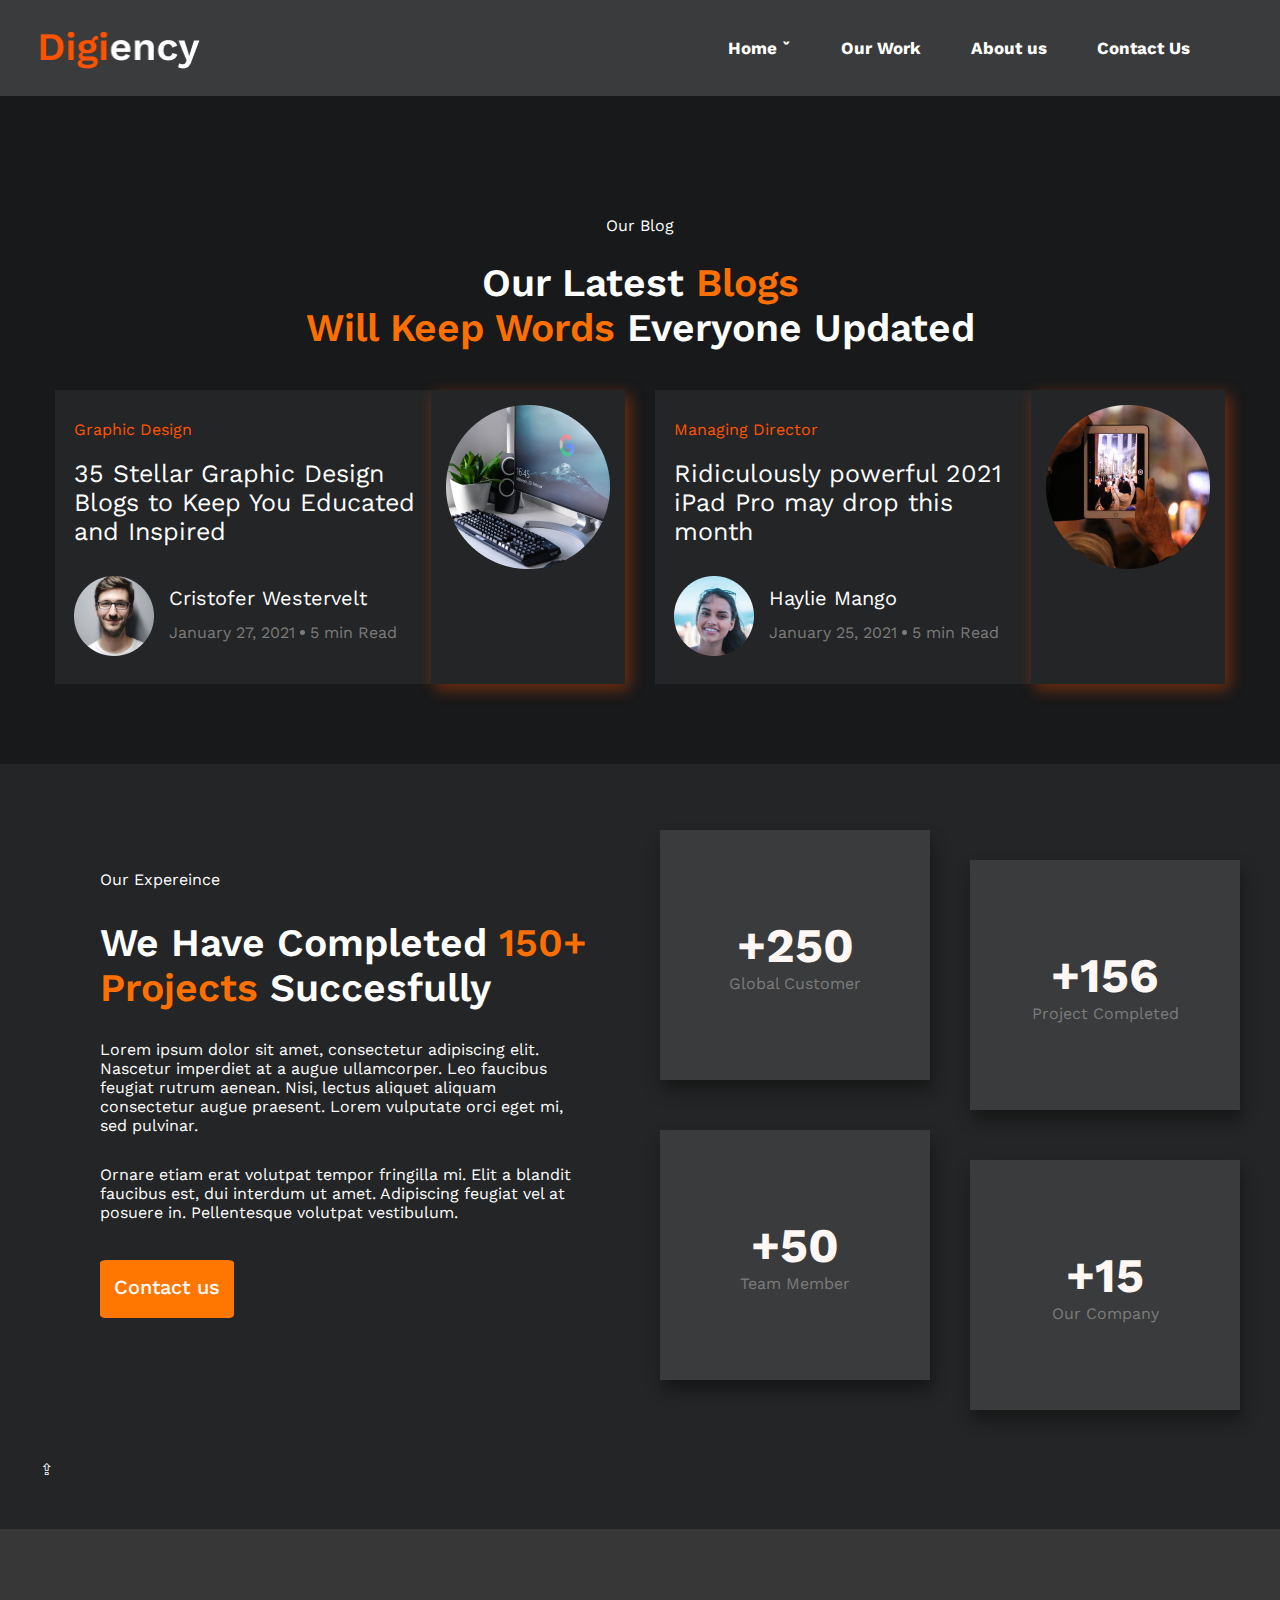
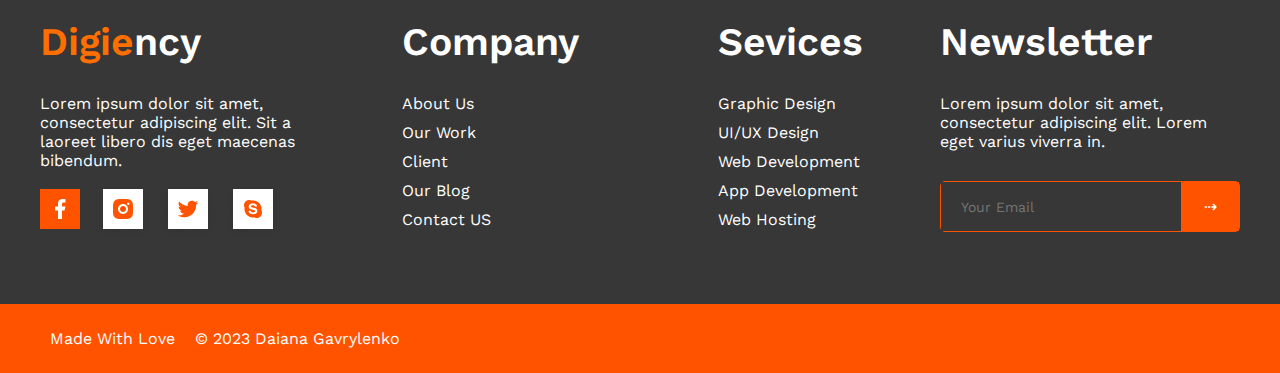
==== index.html @ 0bc72229 "Added new program" ====
<!DOCTYPE html>
<html lang="en">

<head>
    <meta charset="UTF-8">
    <meta http-equiv="X-UA-Compatible" content="IE=edge">
    <meta name="viewport" content="width=device-width, initial-scale=1.0">
    <link rel="stylesheet" href="style.css">
    <link rel="preconnect" href="https://fonts.googleapis.com">
    <link rel="preconnect" href="https://fonts.gstatic.com" crossorigin>
    <link
        href="https://fonts.googleapis.com/css2?family=Tinos:wght@400;700&family=Work+Sans:wght@100;200;300;400;500;600;700&display=swap"
        rel="stylesheet">
    <link rel="icon" sizes="32x32" href="./icons8-laptop-icongeek26-outline-gradient-32.png">
    <link rel="icon" sizes="16x16" href="./icons8-laptop-icongeek26-outline-gradient-16.png">
    <title>Digital Agency</title>
</head>

<body>
    <header>
        <p><a name="top"></a></p>
        <div class="container">
            <div class="header-inner">
                <div class="header-logo">
                    <img class="header-logo-img" src="images/header/Digiency.png" alt="logo">
                </div>

                <div class="header-nav">
                    <nav>
                        <ul class="header-list">
                            <li>
                                <a class="nav-link" href="index.html">Home ˇ</a>
                                <ul class="dropdown">
                                    <li>
                                        <a target="_blank" href="#">Location</a>
                                    </li>
                                    <li>
                                        <a target="_blank" href="#">Visit</a>
                                    </li>
                                    <li>
                                        <a target="_blank" href="#">Contacts</a>
                                    </li>
                                </ul>
                            </li>

                            <li>
                                <a class="nav-link" href="list1.html">Our Work</a>
                            </li>
                            <li>
                                <a class="nav-link" href="list2.html">About us</a>
                            </li>
                            <li>
                                <a class="nav-link" href="list3.html">Contact Us</a>
                            </li>
                        </ul>
                    </nav>
                </div>
            </div>
        </div>
    </header>

    <main>
        <section class="blog">
            <div class="container">
                <div>
                    <p class="blog-subtitle">Our Blog</p>
                </div>
                <div class="blog-inner">
                    <div class="blog-help-title">
                        <h2 class="blog-title"> Our Latest
                            <span>Blogs <br>
                                Will Keep Words </span>Everyone Updated
                        </h2>
                    </div>

                    <div class="blog-back">
                        <div class="blog-background">
                            <div class="blog-info">
                                <div class="blog-sub-txt">
                                    <p>Graphic Design</p>
                                </div>
                                <p>35 Stellar Graphic
                                    Design Blogs to Keep You
                                    Educated and Inspired</p>

                                <div class="blog-description">
                                    <div class="blog-avatar">
                                        <img src="./images/blog/Profile.png" alt="">
                                    </div>
                                    <div class="blog-post">
                                        <p>Cristofer Westervelt</p>
                                        <div class="blog-post-date">
                                            <p>January 27, 2021</p>
                                            <div class="blog-post-img">
                                                <img src="./images/blog/Ellipse.png" alt="">
                                            </div>
                                            <p>5 min Read</p>
                                        </div>
                                    </div>
                                </div>
                            </div>
                            <div class="blog-icon">
                                <img src="./images/blog/Image-2.png" alt="">
                            </div>

                        </div>

                        <div class="blog-background">
                            <div class="blog-info">
                                <div class="blog-sub-txt">
                                    <p>Managing Director</p>
                                </div>
                                <p>Ridiculously powerful
                                    2021 iPad Pro may drop this
                                    month</p>

                                <div class="blog-description">
                                    <div class="blog-avatar">
                                        <img src="./images/blog/Profile-2.png" alt="">
                                    </div>
                                    <div class="blog-post">
                                        <p>Haylie Mango</p>
                                        <div class="blog-post-date">
                                            <p>January 25, 2021</p>
                                            <div class="blog-post-img">
                                                <img src="./images/blog/Ellipse.png" alt="">
                                            </div>
                                            <p>5 min Read</p>
                                        </div>
                                    </div>
                                </div>
                            </div>
                            <div class="blog-icon">
                                <img src="./images/blog/Image-3.png" alt="">
                            </div>
                        </div>
                    </div>
                </div>
            </div>
        </section>

        <section class="succesfully-projects">
            <div class="container">
                <div class="succesfully-projects-inner">
                    <div class="succesfully-projects-texts">
                        <div class="succesfully-projects-subtitle">
                            <p>Our Expereince</p>
                        </div>

                        <h2 class="succesfully-projects-title">We Have Completed
                            <span>150+ Projects</span>
                            Succesfully
                        </h2>

                        <p class="succesfully-projects-info">Lorem ipsum dolor sit amet, consectetur adipiscing elit.
                            Nascetur
                            imperdiet
                            at a augue ullamcorper. Leo faucibus feugiat rutrum aenean. Nisi, lectus aliquet aliquam
                            consectetur augue praesent. Lorem vulputate orci eget mi, sed pulvinar.</p>
                        <p class="succesfully-projects-info" id="space">Ornare etiam erat volutpat tempor fringilla mi.
                            Elit a blandit faucibus est, dui interdum ut
                            amet. Adipiscing feugiat vel at posuere in. Pellentesque volutpat vestibulum.</p>

                        <div class="succesfully-projects-general-btn">
                            <button class="succesfully-projects-button" href="#">Contact us</button>
                        </div>
                    </div>
                    <div class="succesfully-projects-tables">
                        <div class="succesfully-projects-first-block">
                            <div class="succesfully-projects-tables-num">
                                <p class="succesfully-projects-num">+250</p>
                                <p class="succesfully-projects-info-table">Global Customer</p>
                            </div>
                            <div class="succesfully-projects-tables-num">
                                <p class="succesfully-projects-num">+50</p>
                                <p class="succesfully-projects-info-table">Team Member</p>
                            </div>
                        </div>
                        <div class="succesfully-projects-second-block">
                            <div class="succesfully-projects-tables-num">
                                <p class="succesfully-projects-num">+156</p>
                                <p class="succesfully-projects-info-table">Project Completed</p>
                            </div>
                            <div class="succesfully-projects-tables-num">
                                <p class="succesfully-projects-num">+15</p>
                                <p class="succesfully-projects-info-table">Our Company</p>
                            </div>
                        </div>
                    </div>
                </div>
                <div class="button-top">
                    <p><a href="#top">⇪</a></p>
                </div>
            </div>
        </section>

        <!-- <section class="send">
            <div class="container">
                <div class="send-inner">
                    <div class="send-help-title">
                        <h2 class="send-title"> Send Your
                            <span>Message To Us</span>
                        </h2>
                    </div>
                </div>
            </div>
        </section> -->
    </main>

    <footer>
        <div class="footer">
            <div class="container">
                <div class="brief--footer">
                    <div class="brief">
                        <h2><span>Digie</span>ncy</h2>
                        <p>Lorem ipsum dolor sit amet, consectetur adipiscing elit. Sit a laoreet libero dis eget
                            maecenas
                            bibendum.</p>

                        <div class="copyright--socials">
                            <a href="https://www.facebook.com/" target="_blank"><img class="facebook-icon"
                                    src="./images/social icon/facebook-fill.png" alt="facebook"></a>
                            <a href="https://www.instagram.com/" target="_blank"><img
                                    src="./images/social icon/instagram-fill.png" alt="instagram"></a>
                            <a href="https://twitter.com/" target="_blank"><img
                                    src="./images/social icon/twitter-fill.png" alt="twitter"></a>
                            <a href="https://www.youtube.com/" target="_blank"><img
                                    src="./images/social icon/skype-fill.png" alt="youtube"></a>
                        </div>
                    </div>

                    <div class="brief">
                        <h2>Company</h2>
                        <div class="company-brief">
                            <a href="">About Us</a>
                            <a href="">Our Work</a>
                            <a href="">Client</a>
                            <a href="">Our Blog</a>
                            <a href="">Contact US</a>
                        </div>
                    </div>
                    <div class="brief">
                        <h2>Sevices</h2>
                        <div class="service-brief">
                            <a href="">Graphic Design</a>
                            <a href="">UI/UX Design</a>
                            <a href="">Web Development</a>
                            <a href="">App Development</a>
                            <a href="">Web Hosting</a>
                        </div>
                    </div>
                    <div class="brief">
                        <h2>Newsletter</h2>
                        <p>Lorem ipsum dolor sit amet, consectetur adipiscing elit. Lorem eget varius viverra in.</p>

                        <div class="footer-form">
                            <form action="#">
                                <input class="subscribe-input" type="email" required placeholder="Your Email"
                                    name="email">
                                <button class="subscribe-button" type="submit" name="email">⇢</button>
                            </form>
                        </div>

                    </div>
                </div>
            </div>
        </div>

        <div class="finally-footer">
            <div class="container">
                <div class="finally-footer-info">
                    <p> Made With Love</p>
                    <p>&copy; 2023 Daiana Gavrylenko</p>
                </div>
            </div>
        </div>
    </footer>

    <!-- <footer>
        <div class="container"> 

        </div>
        &copy; 2023 Daiana Gavrylenko
        <br>
        <a href="mailto:dayana01001@gmail.com"> E-mail: dayana01001@gmail.com</a>
    </footer> -->


</body>

</html>
---- style.css ----
* {
    margin: 0;
    padding: 0;
    border: 0;
    font-size: 100%;
    font: inherit;
    vertical-align: baseline;
}

a {
    all: unset;
}

body {
    font-family: 'Work Sans', sans-serif;
}

/* ! */

header {
    background-color: #3A3B3C;
}

.container {
    margin: 0 auto;
    max-width: 1200px;
}

.header-inner {
    display: flex;
    align-items: center;
    justify-content: space-between;
}

.header-logo-img {
    padding-top: 8px;
    width: 160px;
}

/* ! */

.header-list {
    list-style: none;
    display: flex;
    margin: 38px 0;
}

.header-list li ul.dropdown {
    position: absolute;
    display: none;
}

.header-list a {
    color: #ffffff;
    transition: color 0.2s linear;
}

.header-list li a:hover {
    color: #ff6f00;
}

.header-list li:hover ul.dropdown {
    display: grid;
}

.nav-link {
    font-weight: 700;
    font-size: 17px;
    margin-right: 50px;

    transition: color 0.3s linear;
}

/* ! */

.button-top {
    color: #fff;
}

span {
    color: #ff6f00;
}

/*  */

.making-ideas {
    background-color: #18191A;
    padding-top: 186px;
    padding-bottom: 150px;
}

.making-ideas-subtitle {
    position: relative;
}

.making-ideas-subtitle p {
    color: #FFFFFF;
    position: absolute;
    left: 59%;
    top: -50px;
    margin-bottom: 25px;
}

.making-ideas-inner {
    display: flex;
    justify-content: space-between;
}

.making-ideas-title {
    color: #fff;
    font-weight: 600;
    font-size: 39px;
    max-width: 494px;
}

.making-ideas-info {
    color: #fff;
    font-weight: 400;
    font-size: 16px;
    max-width: 493px;
    margin-top: 30px;
}

#space {
    margin-bottom: 38px;
}

.making-ideas-button {
    background-color: #ff7700;
    color: #fff;
    padding: 15px 14px 19px 14px;
    font-weight: 500;
    font-size: 20px;
    border-radius: 5%;
    cursor: pointer;

    transition: background-color 0.2s linear;
}

.making-ideas-button:hover {
    background-color: #ff770095;
}

.making-ideas-general-btn {
    margin-top: 20px;
}

/*  */

.making-ideas-icon-squares {
    display: flex;
    justify-content: space-around;
}

.making-ideas-square {
    width: 200px;
    height: 160px;
    background-color: #242526;

    margin-top: 65px;
    padding: 30px 40px;
    display: flex;
    flex-direction: column;
    justify-content: center;
    align-items: center;
    box-shadow: 1px 5px 15px rgba(56, 52, 51, 0.4);
}

.making-ideas-icon {
    width: 50px;
    padding: 25px 10px;
    border-radius: 60px;
    margin-top: 65px;

    display: flex;
    justify-content: center;
}

.making-ideas-info-icon {
    color: #fff;
    font-weight: 400;
    font-size: 16px;
    width: 206px;
    padding-top: 40px;
    text-align: center;
    margin-bottom: 38px;
}

/* ! */

.succesfully-projects {
    background-color: #242526;
    padding-top: 36px;
    padding-bottom: 50px;
}

.succesfully-projects-inner {
    display: flex;
    justify-content: space-between;
}

.succesfully-projects-texts {
    justify-content: space-between;
    margin-left: 60px;
}

.succesfully-projects-subtitle {
    position: relative;
}

.succesfully-projects-subtitle p {
    color: #FFFFFF;
    position: absolute;
    top: -50px;
    margin-bottom: 25px;
}

.succesfully-projects-title {
    color: #fff;
    font-weight: 600;
    font-size: 39px;
    width: 487px;
    margin-bottom: 30px;
}

.succesfully-projects-info {
    color: #fff;
    font-weight: 400;
    font-size: 16px;
    max-width: 493px;
    margin-top: 30px;
}

.succesfully-projects-button {
    background-color: #ff7700;
    color: #fff;
    padding: 15px 14px 19px 14px;
    font-weight: 500;
    font-size: 20px;
    border-radius: 5%;
    cursor: pointer;

    transition: background-color 0.2s linear;
}

.succesfully-projects-button:hover {
    background-color: #ff770095;
}

.succesfully-projects-general-btn {
    margin-top: 20px;
}

/*  */

.succesfully-projects-tables {
    display: flex;
    justify-content: space-between;
}

.succesfully-projects-texts {
    margin-top: 120px;
}

.succesfully-projects-tables-num {
    background-color: #3A3B3C;
    width: 270px;
    margin-bottom: 50px;
    height: 250px;
    box-shadow: 2px 10px 15px rgba(0, 0, 0, 0.4);

    display: flex;
    justify-content: center;
    align-items: center;
    flex-direction: column;
}

.succesfully-projects-info-table {
    color: #7B7B7B;
}

.succesfully-projects-num {
    color: #FFF7F4;
    max-width: 117px;
    font-weight: 700;
    font-size: 48px;
}

.succesfully-projects-first-block {
    margin-right: 40px;
    margin-top: 30px;
}

.succesfully-projects-second-block {
    margin-top: 60px;
}

/* ! */

.worker {
    background-color: #18191A;
    padding-top: 100px;
    padding-bottom: 100px;
}

.worker-sq {
    display: flex;
    justify-content: space-between;
}

.worker-subtitle {
    color: #FFFFFF;
    font-weight: 400;
    font-size: 16px;

    display: flex;
    justify-content: center;
    align-items: center;
}

.worker-title {
    color: #FFFFFF;
    font-weight: 600;
    font-size: 39px;

    margin-top: 1%;
    margin-bottom: 4%;
    text-align: center;
}

.worker-help-title {
    display: flex;
    justify-content: center;
    align-items: center;
}

.worker-general-squares {
    display: flex;
    justify-content: space-between;
}

.worker-bio {
    background-color: #242526;
    padding: 35px 30px;
}

.worker-sq {
    display: flex;
    flex-direction: column;
    box-shadow: 1px 6px 16px rgba(0, 0, 0, 0.851);
}

.worker-name {
    color: #FFFFFF;
    font-size: 20px;

    margin-bottom: 10px;
    display: flex;
    justify-content: center;
}

.worker-info {
    color: #7B7B7B;

    display: flex;
    justify-content: center;
}

/* ! */

.designed {
    background-color: #18191A;
    padding-top: 100px;
    padding-bottom: 150px;
}

.des-subtitle {
    color: #FFFFFF;
    font-weight: 400;
    font-size: 16px;
    margin-top: 20px;

    display: flex;
    justify-content: center;
    align-items: center;
}

.des-title {
    color: #FFFFFF;
    font-weight: 600;
    font-size: 39px;

    padding: 20px 0;
    text-align: center;
}

.des-help-title {
    display: flex;
    justify-content: center;
    align-items: center;
}

.des-line-info {
    color: #7B7B7B;
    padding: 16px;
    box-shadow: 1px 5px 5px rgba(255, 83, 0, 0.4);
    cursor: pointer;
}

.des-line-words {
    display: flex;
    justify-content: center;
    margin-bottom: 25px;
}

.des-images {
    margin-left: 50px;
}

.des-images img {
    max-width: 370px;
    padding: 2px;
}

.des-second-pic {
    margin-bottom: -100px;
}

/* ! */

.feedback {
    background-color: #242526;
    padding-top: 55px;
    padding-bottom: 70px;
}

.feedback-subtitle {
    color: #FFFFFF;
    font-weight: 400;
    font-size: 16px;

    display: flex;
    justify-content: center;
    align-items: center;
}

.feedback-title {
    color: #FFFFFF;
    font-weight: 600;
    font-size: 39px;

    margin-top: 25px;
    margin-bottom: 40px;
    text-align: center;
}

.feedback-help-title {
    display: flex;
    justify-content: center;
    align-items: center;
}

/*  */

.feedback-background {
    background-color: #FF5300;
    width: 470px;
    margin-bottom: 50px;
    height: 250px;
    display: flex;
    box-shadow: 10px 5px 15px rgba(255, 83, 0, 0.4);
}

.feedback-back {
    display: flex;
    justify-content: space-around;
}

.feedback-avatar {
    margin-left: -40px;
    margin-top: 15px;
}

.feedback-info {
    color: #fff;
    margin-left: 25px;
    margin-top: 30px;
    font-size: 16px;
}

.feedback-sub-txt {
    font-size: 25px;
    margin-bottom: 20px;
}

/* ! */

.blog {
    background-color: #18191A;
    padding-top: 120px;
    padding-bottom: 30px;
}

.blog-subtitle {
    color: #FFFFFF;
    font-weight: 400;
    font-size: 16px;

    display: flex;
    justify-content: center;
    align-items: center;
}

.blog-title {
    color: #FFFFFF;
    font-weight: 600;
    font-size: 39px;

    margin-top: 25px;
    margin-bottom: 40px;
    text-align: center;
}

.blog-help-title {
    display: flex;
    justify-content: center;
    align-items: center;
}

/*  */

.blog-background {
    background-color: #242526;
    width: 570px;
    margin-bottom: 50px;
    height: 294px;
    display: flex;
}

.blog-back {
    display: flex;
    justify-content: space-around;
}

.blog-info {
    color: #fff;
    font-size: 25px;

    margin-top: 30px;
    margin-left: 19px;
}

.blog-sub-txt {
    color: #FF5300;
    font-size: 16px;

    margin-bottom: 20px;
}

.blog-icon {
    padding: 15px;
    box-shadow: 4px 5px 15px rgba(255, 83, 0, 0.4);
}

.blog-description {
    display: flex;
    margin-top: 30px;
}

.blog-post {
    color: #FFFFFF;
    font-size: 20px;
    margin-left: 15px;
    margin-top: 10px;
}

.blog-post-date {
    color: #7B7B7B;
    font-size: 16px;
    margin-top: 10px;

    display: flex;
    justify-content: space-between;
    align-items: center;
}

.blog-post-img {
    padding: 0 5px 5px;
}

/* ! */

.contact {
    background-color: #18191A;
    padding-top: 120px;
    /* padding-bottom: 70px; */
}

.contact-subtitle {
    color: #FFFFFF;
    font-weight: 400;
    font-size: 16px;

    display: flex;
    justify-content: center;
    align-items: center;
}

.contact-title {
    color: #FFFFFF;
    font-weight: 600;
    font-size: 39px;

    margin-top: 25px;
    margin-bottom: 40px;
    text-align: center;
}

.contact-help-title {
    display: flex;
    justify-content: center;
    align-items: center;
}

/*  */

.contact-background {
    display: flex;
    justify-content: space-between;
}

.contact-back {
    background-color: #242526;
    width: 370px;
    /* margin-bottom: 50px; */
    height: 230px;

    /* color: #fff;
    font-size: 20px; */
}

.contact-info-txt {
    color: #fff;
    font-size: 20px;
    padding: 23px 0 0 10px;
}

.contact-info {
    color: #fff;
    font-size: 31px;

    display: flex;
    align-items: center;
}

.contact-txt {
    color: #FF5300;
    font-size: 25px;
}

/* ! */

.foot-icon-elem {
    background-color: #2b2b2b;
    padding: 30px 220px 30px;
}

.group-icon-foot {
    display: grid;
    grid-template-columns: repeat(4, 1fr);
    grid-column-gap: 20px;
}

.group-icon-foot img {
    width: 210px;
    height: 170px;
}

/* ! */

table,
th,
td {
    border: 1px solid;
}

.table-list1 {
    color: #fff;
    margin: 40px auto;
}

/* ! */

.footer {
    background-color: #373737;
    padding: 90px 0 60px 0;
}

.brief h2,
.brief p,
.brief a {
    color: #fff;
    padding: 0px 0 10px 0;
}

.brief h2 {
    font-weight: 600;
    font-size: 39px;
    max-width: 494px;
    padding-bottom: 30px;
}

.brief--footer {
    display: grid;
    grid-template-columns: repeat(auto-fit, minmax(250px, 1fr));
    justify-items: center;
}

.facebook-icon {
    margin-bottom: 11px;
    margin-right: 8px;
}

.company-brief,
.service-brief {
    display: flex;
    flex-direction: column;
}

.footer-form {
    border: 1px solid #FF5300;
    border-radius: 5px;
    margin-top: 20px;
}

.footer-form form {
    display: flex;
}

.subscribe-input {
    flex-grow: 1;
    padding: 15px 20px;
    font-size: 14px;
    background-color: #373737;
    color: #ffffff;
}

.subscribe-input:focus {
    outline: none;
}

.subscribe-button {
    background: #FF5300;
    color: #FFFFFF;
    padding: 15px 22.5px;
    cursor: pointer;
}


/* ! */

.finally-footer {
    background-color: #FF5300;
}

.finally-footer-info {
    color: #FFFFFF;
    display: flex;

    padding: 25px 0;
}

.finally-footer-info p {
    margin: 0 10px;
}
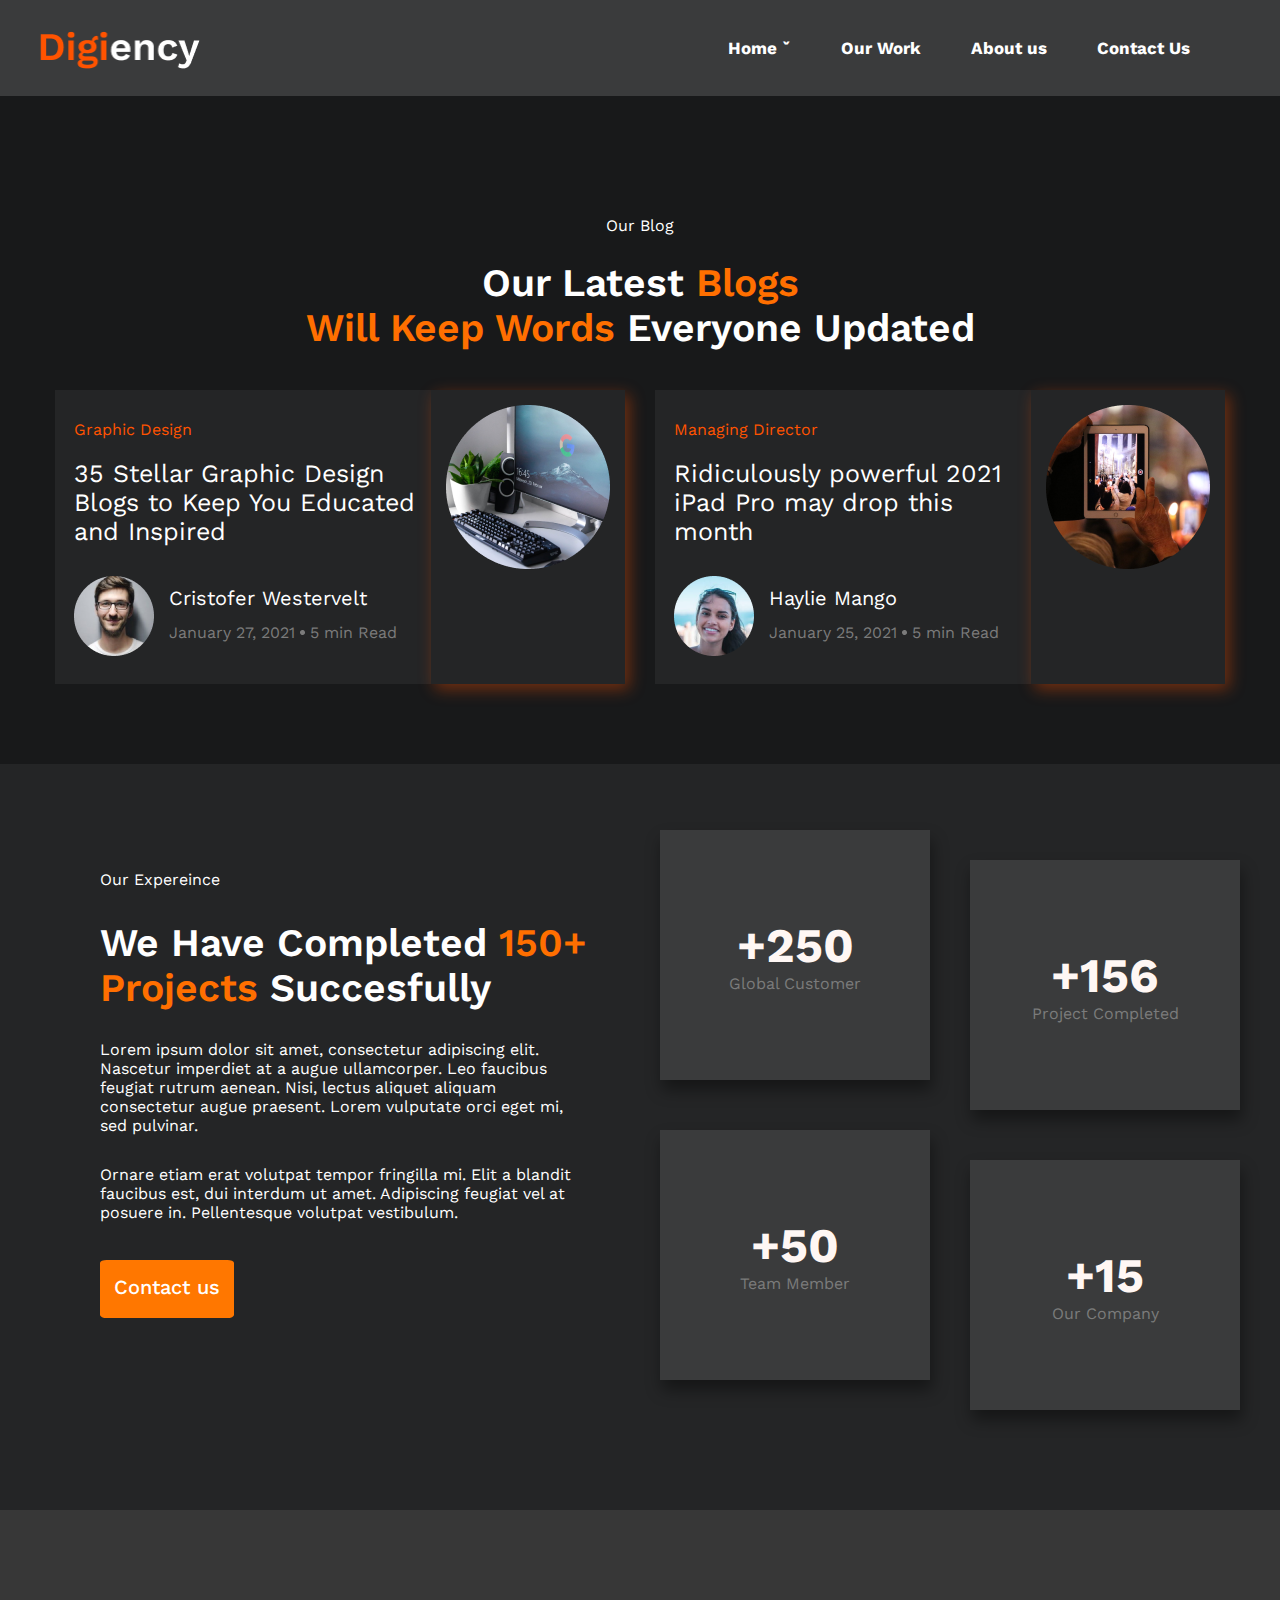
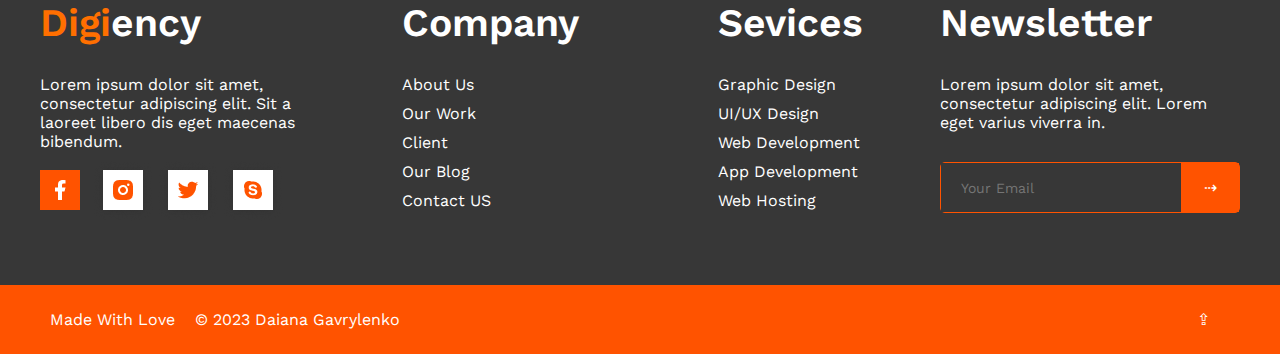
==== commit 3fe1d08a: "added footer at all lists" ====
--- a/index.html
+++ b/index.html
@@ -38,7 +38,7 @@
                                         <a target="_blank" href="#">Visit</a>
                                     </li>
                                     <li>
-                                        <a target="_blank" href="#">Contacts</a>
+                                        <a target="_blank" href="#">Form</a>
                                     </li>
                                 </ul>
                             </li>
@@ -102,7 +102,6 @@
                             <div class="blog-icon">
                                 <img src="./images/blog/Image-2.png" alt="">
                             </div>
-
                         </div>
 
                         <div class="blog-background">
@@ -188,9 +187,6 @@
                         </div>
                     </div>
                 </div>
-                <div class="button-top">
-                    <p><a href="#top">⇪</a></p>
-                </div>
             </div>
         </section>
 
@@ -212,7 +208,7 @@
             <div class="container">
                 <div class="brief--footer">
                     <div class="brief">
-                        <h2><span>Digie</span>ncy</h2>
+                        <h2><span>Digi</span>ency</h2>
                         <p>Lorem ipsum dolor sit amet, consectetur adipiscing elit. Sit a laoreet libero dis eget
                             maecenas
                             bibendum.</p>
@@ -271,21 +267,15 @@
                 <div class="finally-footer-info">
                     <p> Made With Love</p>
                     <p>&copy; 2023 Daiana Gavrylenko</p>
+
+                    <div class="button-top">
+                        <p><a href="#top">⇪</a></p>
+                    </div>
                 </div>
             </div>
         </div>
     </footer>
 
-    <!-- <footer>
-        <div class="container"> 
-
-        </div>
-        &copy; 2023 Daiana Gavrylenko
-        <br>
-        <a href="mailto:dayana01001@gmail.com"> E-mail: dayana01001@gmail.com</a>
-    </footer> -->
-
-
 </body>
 
 </html>--- a/style.css
+++ b/style.css
@@ -75,6 +75,7 @@
 
 .button-top {
     color: #fff;
+    margin-right: 20px;
 }
 
 span {
@@ -756,7 +757,6 @@
     cursor: pointer;
 }
 
-
 /* ! */
 
 .finally-footer {
@@ -765,7 +765,9 @@
 
 .finally-footer-info {
     color: #FFFFFF;
-    display: flex;
+    display: grid;
+    grid-template-columns: auto 1fr auto;
+    align-items: center;
 
     padding: 25px 0;
 }
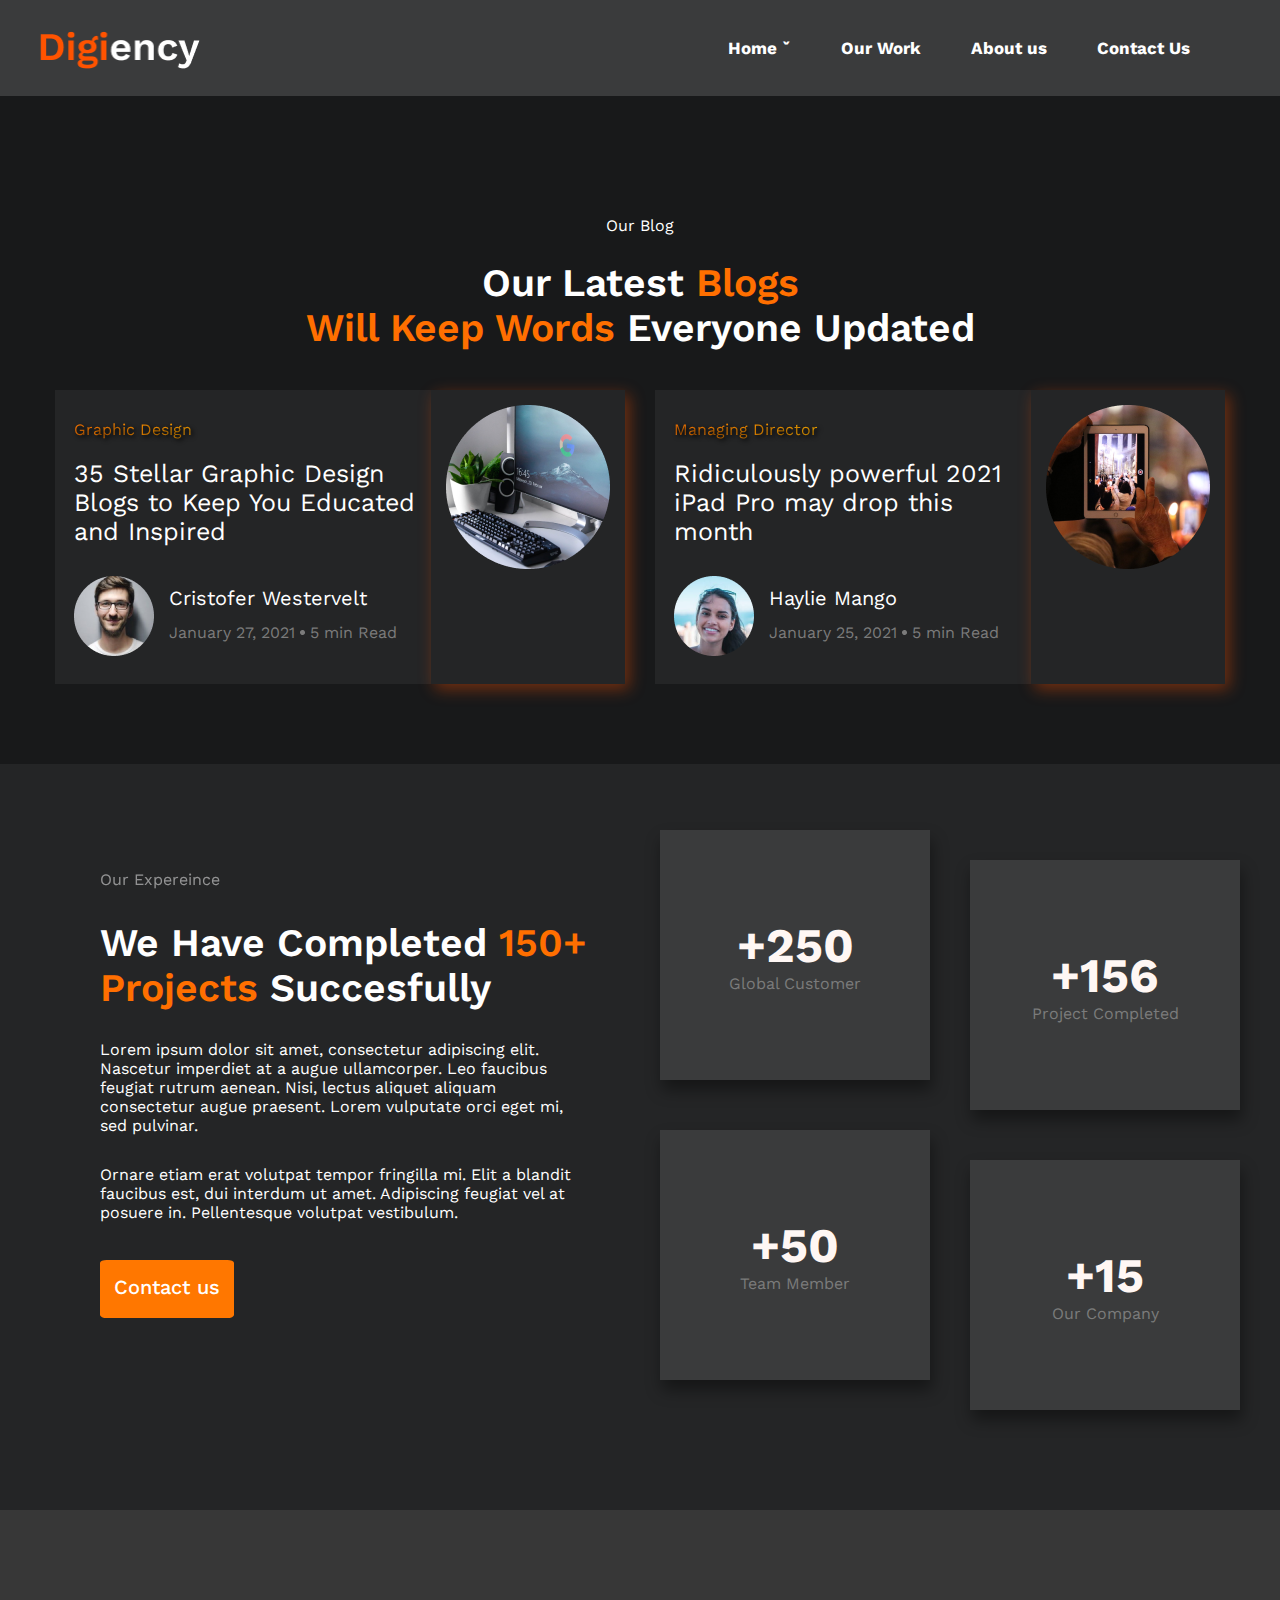
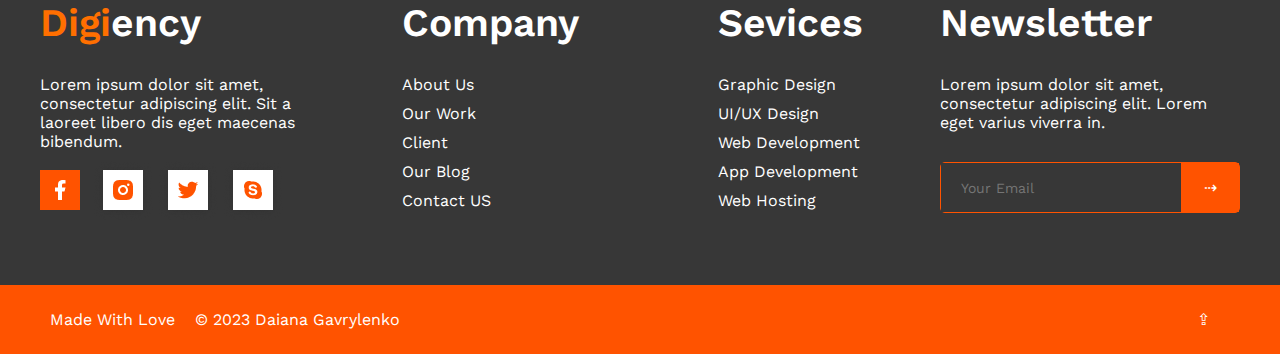
==== commit 6fa51768: "Finally version for the first part" ====
--- a/index.html
+++ b/index.html
@@ -5,6 +5,10 @@
     <meta charset="UTF-8">
     <meta http-equiv="X-UA-Compatible" content="IE=edge">
     <meta name="viewport" content="width=device-width, initial-scale=1.0">
+    <meta name="description"
+        content="Site about our company Digiency - create Designed & Development Projects">
+    <meta name="keywords" content="Design, Digiency, Company, TeamDigiency, Wrapper, BeautifulSites">
+    <meta name="author" content="Daiana Gavrylenko">
     <link rel="stylesheet" href="style.css">
     <link rel="preconnect" href="https://fonts.googleapis.com">
     <link rel="preconnect" href="https://fonts.gstatic.com" crossorigin>
@@ -58,7 +62,7 @@
             </div>
         </div>
     </header>
-
+    
     <main>
         <section class="blog">
             <div class="container">
--- a/style.css
+++ b/style.css
@@ -207,6 +207,8 @@
 
 .succesfully-projects-subtitle {
     position: relative;
+    opacity: 0.5;
+    /* Adjust this value to change the transparency of the text */
 }
 
 .succesfully-projects-subtitle p {
@@ -299,7 +301,7 @@
 /* ! */
 
 .worker {
-    background-color: #18191A;
+    background-color: #000000;
     padding-top: 100px;
     padding-bottom: 100px;
 }
@@ -512,6 +514,7 @@
     align-items: center;
 }
 
+
 .blog-title {
     color: #FFFFFF;
     font-weight: 600;
@@ -552,10 +555,16 @@
 }
 
 .blog-sub-txt {
-    color: #FF5300;
+    /* color: #FF5300; */
     font-size: 16px;
 
     margin-bottom: 20px;
+
+    background: -webkit-linear-gradient(left, rgb(253, 119, 1), rgb(255, 251, 0));
+
+    -webkit-background-clip: text;
+    -webkit-text-fill-color: transparent;
+    text-shadow: 2px 2px 4px #000000;
 }
 
 .blog-icon {
@@ -594,7 +603,7 @@
 .contact {
     background-color: #18191A;
     padding-top: 120px;
-    /* padding-bottom: 70px; */
+    padding-bottom: 70px;
 }
 
 .contact-subtitle {
@@ -633,11 +642,7 @@
 .contact-back {
     background-color: #242526;
     width: 370px;
-    /* margin-bottom: 50px; */
     height: 230px;
-
-    /* color: #fff;
-    font-size: 20px; */
 }
 
 .contact-info-txt {
@@ -660,10 +665,82 @@
 }
 
 /* ! */
+.form-for-customers {
+    background-color: #18191A;
+    padding: 90px 0 60px 0;
+}
+
+.form-title {
+    font-weight: 600;
+    font-size: 31.25px;
+    line-height: 123.6%;
+    margin-bottom: 20px;
+    color: #FFFFFF;
+}
+
+.form {
+    display: flex;
+    justify-content: center;
+    align-items: center;
+}
+
+.form-input {
+    width: 250px;
+    height: 40px;
+    background: #242526;
+    box-shadow: 0px 1px 10px rgba(0, 0, 0, 0.1);
+    font-family: 'Work Sans';
+    font-style: normal;
+    font-weight: 400;
+    font-size: 16px;
+    line-height: 150.6%;
+    color: #FFFFFF;
+    margin-bottom: 18px;
+    margin-right: 10px;
+}
+
+textarea {
+    width: 524px;
+    height: 130px;
+    background: #242526;
+    box-shadow: 0px 1px 10px rgba(0, 0, 0, 0.1);
+    font-family: 'Work Sans';
+    font-style: normal;
+    font-weight: 400;
+    font-size: 16px;
+    line-height: 150.6%;
+    color: #FFFFFF;
+    resize: none;
+    margin-bottom: 18px;
+}
+
+.form-button {
+    width: 190px;
+    height: 50px;
+    background: #FF5300;
+    box-shadow: 0px 1px 10px rgba(0, 0, 0, 0.1);
+    border-radius: 5px;
+    color: #fff;
+}
+
+/* ! */
 
 .foot-icon-elem {
     background-color: #2b2b2b;
     padding: 30px 220px 30px;
+}
+
+.spotify-block-frame {
+    display: flex;
+    justify-content: center;
+    align-items: center;
+}
+
+.spotify-frame {
+    border-radius: 12px;
+    max-width: 100%;
+    height: 152px;
+    margin-top: 40px;
 }
 
 .group-icon-foot {
@@ -755,7 +832,7 @@
     color: #FFFFFF;
     padding: 15px 22.5px;
     cursor: pointer;
-}
+} 
 
 /* ! */
 
@@ -774,4 +851,4 @@
 
 .finally-footer-info p {
     margin: 0 10px;
-}
+}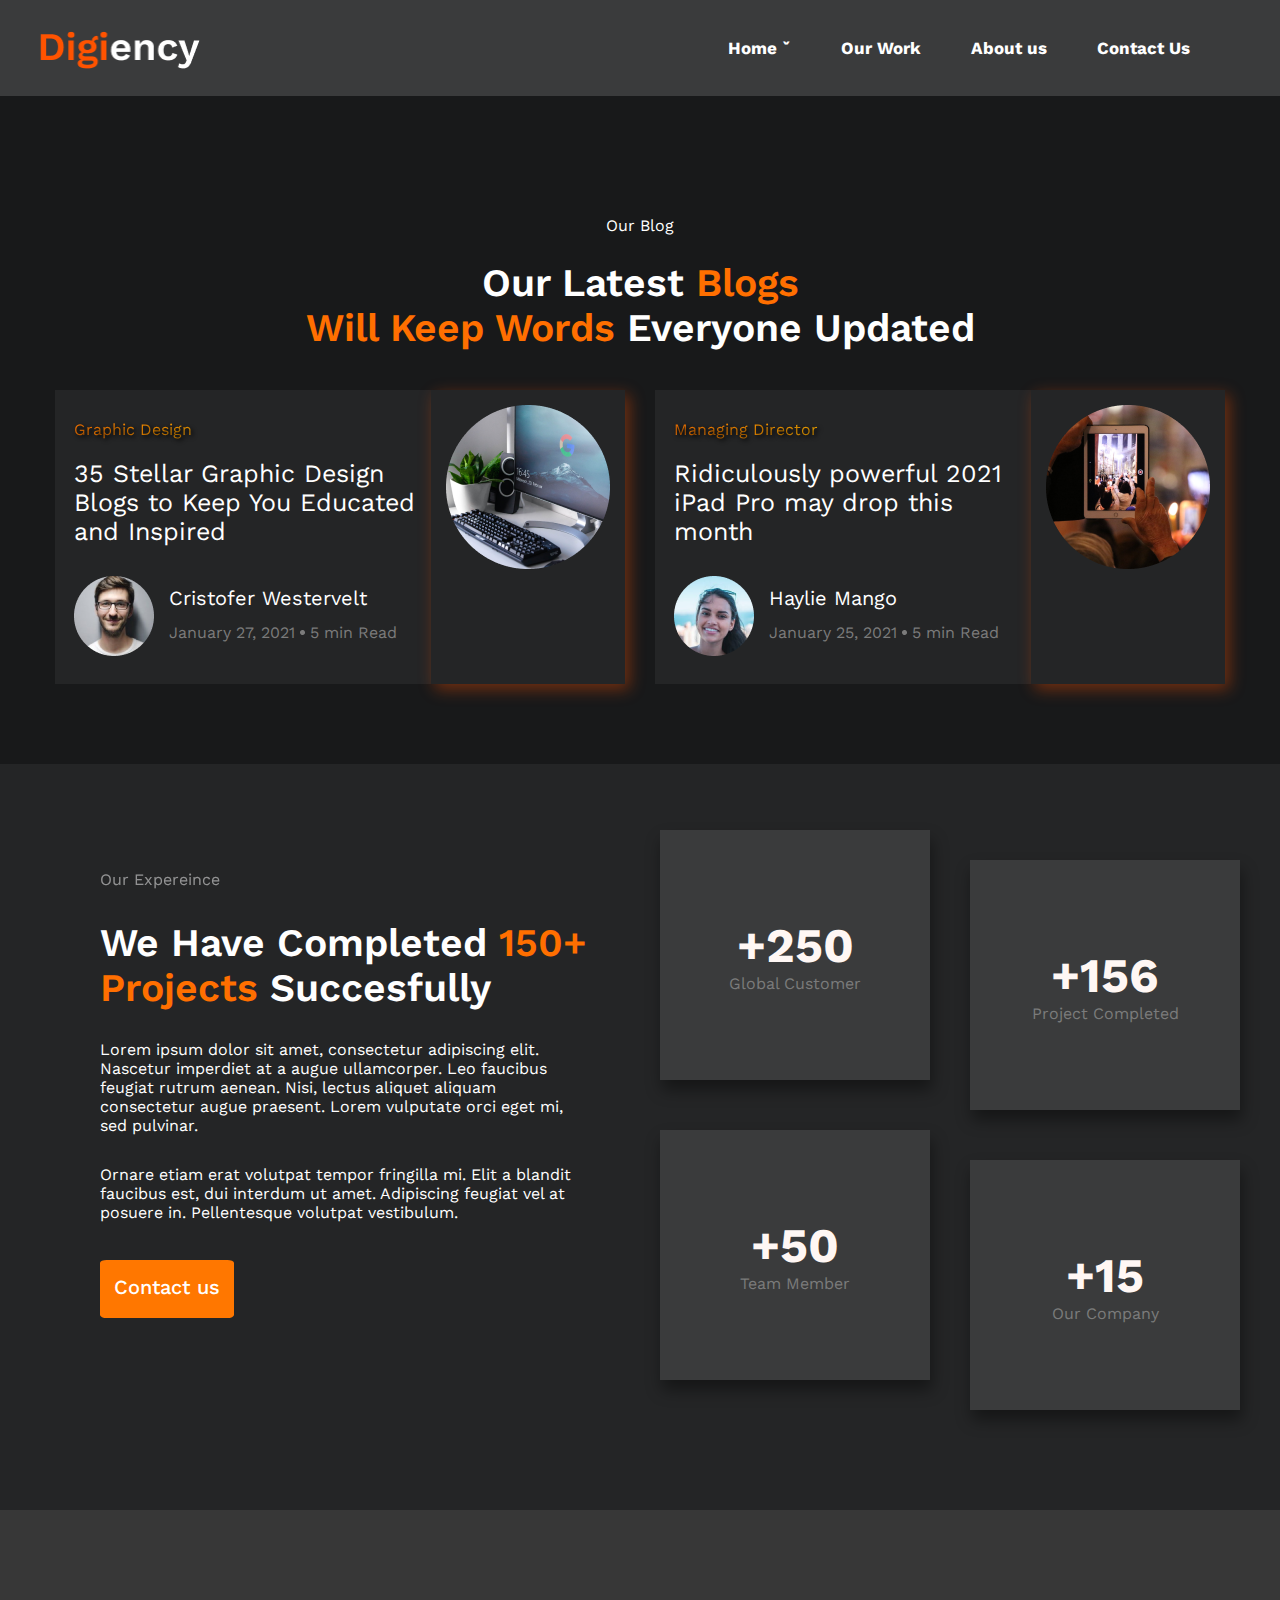
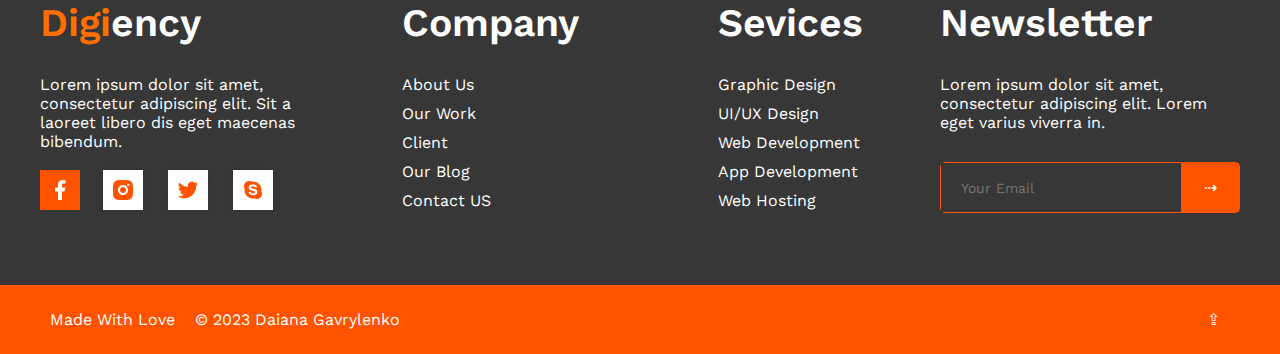
==== commit 62a5abfc: "finally version for the first lab" ====
--- a/index.html
+++ b/index.html
@@ -269,8 +269,8 @@
         <div class="finally-footer">
             <div class="container">
                 <div class="finally-footer-info">
-                    <p> Made With Love</p>
-                    <p>&copy; 2023 Daiana Gavrylenko</p>
+                    <p class="finally-footer-child-class-info"> Made With Love</p>
+                    <p class="finally-footer-child-class-info">&copy; 2023 Daiana Gavrylenko</p>
 
                     <div class="button-top">
                         <p><a href="#top">⇪</a></p>
--- a/style.css
+++ b/style.css
@@ -781,7 +781,7 @@
     padding: 0px 0 10px 0;
 }
 
-.brief h2 {
+.brief > h2 {
     font-weight: 600;
     font-size: 39px;
     max-width: 494px;
@@ -811,7 +811,7 @@
     margin-top: 20px;
 }
 
-.footer-form form {
+.footer-form > form {
     display: flex;
 }
 
@@ -849,6 +849,13 @@
     padding: 25px 0;
 }
 
-.finally-footer-info p {
+.finally-footer-info > .finally-footer-child-class-info {
     margin: 0 10px;
-}+}
+
+/* ! */
+
+.video {
+    margin-top: 60px;
+    margin-left: 200px;
+} 
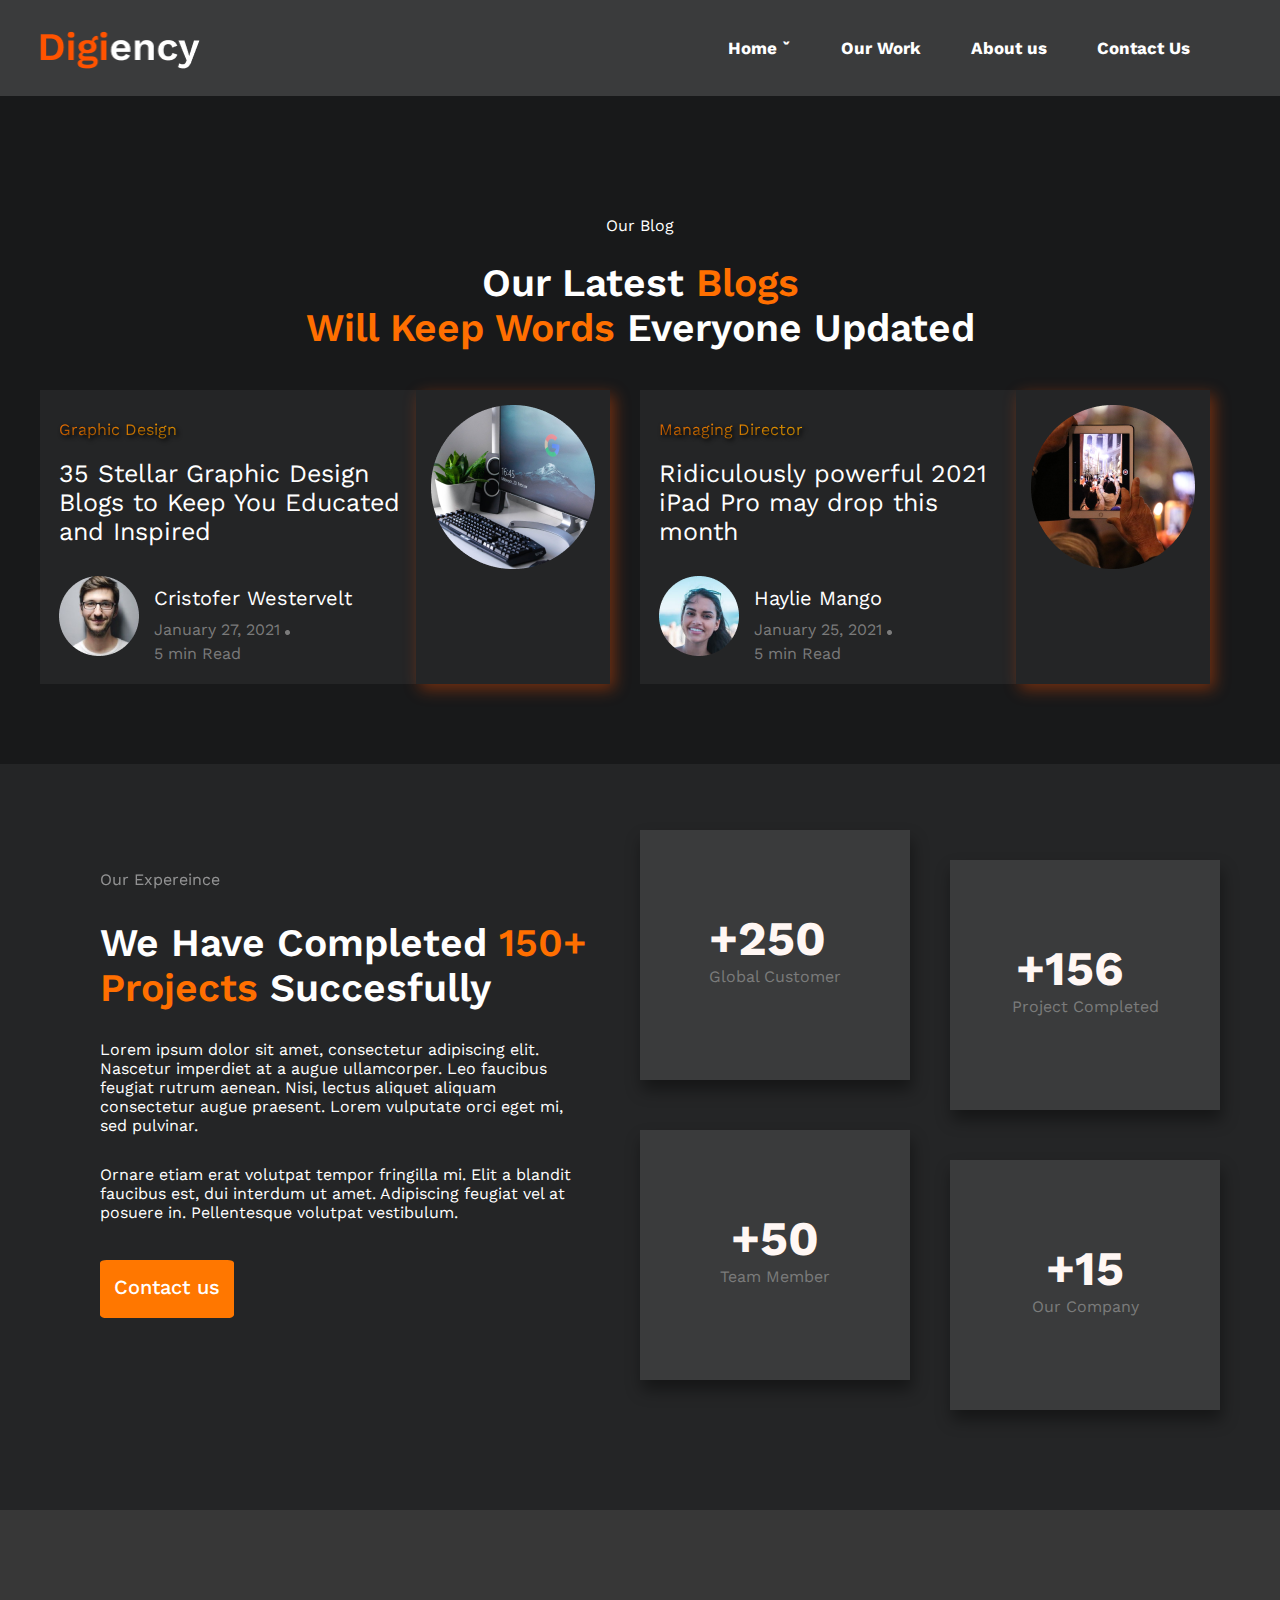
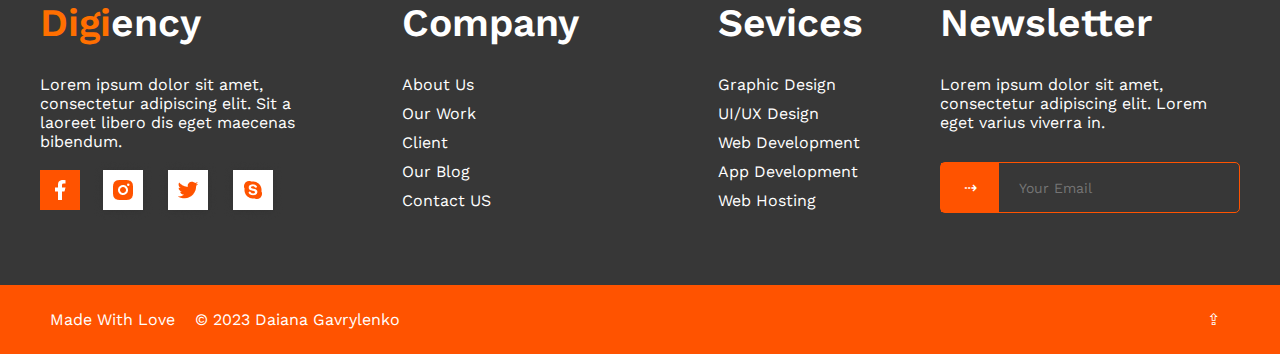
==== commit 5cad3e36: "added grid instead flex in index.html" ====
--- a/index.html
+++ b/index.html
@@ -193,18 +193,6 @@
                 </div>
             </div>
         </section>
-
-        <!-- <section class="send">
-            <div class="container">
-                <div class="send-inner">
-                    <div class="send-help-title">
-                        <h2 class="send-title"> Send Your
-                            <span>Message To Us</span>
-                        </h2>
-                    </div>
-                </div>
-            </div>
-        </section> -->
     </main>
 
     <footer>
--- a/style.css
+++ b/style.css
@@ -27,9 +27,19 @@
 }
 
 .header-inner {
-    display: flex;
-    align-items: center;
-    justify-content: space-between;
+    display: grid;
+    grid-template-columns: repeat(2, 1fr);
+    grid-template-rows: 1fr;
+    align-items: center;
+}
+
+.header-logo {
+    grid-column: 1;
+}
+
+.header-nav {
+    justify-self: flex-end;
+    grid-column: 2/3;
 }
 
 .header-logo-img {
@@ -37,7 +47,7 @@
     width: 160px;
 }
 
-/* ! */
+/*  */
 
 .header-list {
     list-style: none;
@@ -47,6 +57,7 @@
 
 .header-list li ul.dropdown {
     position: absolute;
+    list-style-type: none;
     display: none;
 }
 
@@ -82,39 +93,155 @@
     color: #ff6f00;
 }
 
+/* ! */
+
+.blog {
+    background-color: #18191A;
+    padding-top: 120px;
+    padding-bottom: 30px;
+}
+
+.blog-subtitle {
+    color: #FFFFFF;
+    font-weight: 400;
+    font-size: 16px;
+
+    display: grid;
+    justify-content: center;
+}
+
+.blog-inner {
+    display: grid;
+    grid-template-rows: 1fr;
+}
+
+.blog-title {
+    color: #FFFFFF;
+    font-weight: 600;
+    font-size: 39px;
+
+    margin-top: 25px;
+    margin-bottom: 40px;
+    text-align: center;
+}
+
+.blog-help-title {
+    display: flex;
+    justify-content: center;
+    align-items: center;
+}
+
 /*  */
 
-.making-ideas {
-    background-color: #18191A;
-    padding-top: 186px;
-    padding-bottom: 150px;
-}
-
-.making-ideas-subtitle {
+.blog-background {
+    background-color: #242526;
+    width: 570px;
+    margin-bottom: 50px;
+    height: 294px;
+
+    display: grid;
+    grid-template-columns: repeat(2, 1fr);
+}
+
+.blog-back {
+    display: grid;
+    grid-template-columns: repeat(2, 1fr);
+}
+
+.blog-info {
+    color: #fff;
+    font-size: 25px;
+
+    margin-top: 30px;
+    margin-left: 19px;
+
+    grid-area: 1 / 1 / 2 / 3;
+}
+
+.blog-sub-txt {
+    font-size: 16px;
+
+    margin-bottom: 20px;
+
+    background: -webkit-linear-gradient(left, rgb(253, 119, 1), rgb(255, 251, 0));
+
+    -webkit-background-clip: text;
+    -webkit-text-fill-color: transparent;
+    text-shadow: 2px 2px 4px #000000;
+}
+
+.blog-icon {
+    padding: 15px;
+    box-shadow: 4px 5px 15px rgba(255, 83, 0, 0.4);
+
+    grid-area: 1 / 3 / 2 / 4;
+}
+
+.blog-description {
+    display: flex;
+    margin-top: 30px;
+}
+
+.blog-post {
+    color: #FFFFFF;
+    font-size: 20px;
+    margin-left: 15px;
+    margin-top: 10px;
+}
+
+.blog-post-date {
+    color: #7B7B7B;
+    font-size: 16px;
+    margin-top: 10px;
+
+    display: grid;
+    grid-template-columns: repeat(2, 1fr);
+}
+
+.blog-post-img {
+    padding: 0 5px 5px;
+}
+
+/* ! */
+
+.succesfully-projects {
+    background-color: #242526;
+    padding-top: 36px;
+    padding-bottom: 50px;
+}
+
+.succesfully-projects-inner {
+    display: grid;
+    grid-template-columns: repeat(2, 1fr);
+    justify-content: space-between;
+}
+
+.succesfully-projects-texts {
+    justify-content: space-between;
+    margin-left: 60px;
+}
+
+.succesfully-projects-subtitle {
     position: relative;
-}
-
-.making-ideas-subtitle p {
+    opacity: 0.5;
+}
+
+.succesfully-projects-subtitle p {
     color: #FFFFFF;
     position: absolute;
-    left: 59%;
     top: -50px;
     margin-bottom: 25px;
 }
 
-.making-ideas-inner {
-    display: flex;
-    justify-content: space-between;
-}
-
-.making-ideas-title {
+.succesfully-projects-title {
     color: #fff;
     font-weight: 600;
     font-size: 39px;
-    max-width: 494px;
-}
-
-.making-ideas-info {
+    width: 487px;
+    margin-bottom: 30px;
+}
+
+.succesfully-projects-info {
     color: #fff;
     font-weight: 400;
     font-size: 16px;
@@ -122,11 +249,7 @@
     margin-top: 30px;
 }
 
-#space {
-    margin-bottom: 38px;
-}
-
-.making-ideas-button {
+.succesfully-projects-button {
     background-color: #ff7700;
     color: #fff;
     padding: 15px 14px 19px 14px;
@@ -138,114 +261,6 @@
     transition: background-color 0.2s linear;
 }
 
-.making-ideas-button:hover {
-    background-color: #ff770095;
-}
-
-.making-ideas-general-btn {
-    margin-top: 20px;
-}
-
-/*  */
-
-.making-ideas-icon-squares {
-    display: flex;
-    justify-content: space-around;
-}
-
-.making-ideas-square {
-    width: 200px;
-    height: 160px;
-    background-color: #242526;
-
-    margin-top: 65px;
-    padding: 30px 40px;
-    display: flex;
-    flex-direction: column;
-    justify-content: center;
-    align-items: center;
-    box-shadow: 1px 5px 15px rgba(56, 52, 51, 0.4);
-}
-
-.making-ideas-icon {
-    width: 50px;
-    padding: 25px 10px;
-    border-radius: 60px;
-    margin-top: 65px;
-
-    display: flex;
-    justify-content: center;
-}
-
-.making-ideas-info-icon {
-    color: #fff;
-    font-weight: 400;
-    font-size: 16px;
-    width: 206px;
-    padding-top: 40px;
-    text-align: center;
-    margin-bottom: 38px;
-}
-
-/* ! */
-
-.succesfully-projects {
-    background-color: #242526;
-    padding-top: 36px;
-    padding-bottom: 50px;
-}
-
-.succesfully-projects-inner {
-    display: flex;
-    justify-content: space-between;
-}
-
-.succesfully-projects-texts {
-    justify-content: space-between;
-    margin-left: 60px;
-}
-
-.succesfully-projects-subtitle {
-    position: relative;
-    opacity: 0.5;
-    /* Adjust this value to change the transparency of the text */
-}
-
-.succesfully-projects-subtitle p {
-    color: #FFFFFF;
-    position: absolute;
-    top: -50px;
-    margin-bottom: 25px;
-}
-
-.succesfully-projects-title {
-    color: #fff;
-    font-weight: 600;
-    font-size: 39px;
-    width: 487px;
-    margin-bottom: 30px;
-}
-
-.succesfully-projects-info {
-    color: #fff;
-    font-weight: 400;
-    font-size: 16px;
-    max-width: 493px;
-    margin-top: 30px;
-}
-
-.succesfully-projects-button {
-    background-color: #ff7700;
-    color: #fff;
-    padding: 15px 14px 19px 14px;
-    font-weight: 500;
-    font-size: 20px;
-    border-radius: 5%;
-    cursor: pointer;
-
-    transition: background-color 0.2s linear;
-}
-
 .succesfully-projects-button:hover {
     background-color: #ff770095;
 }
@@ -257,7 +272,8 @@
 /*  */
 
 .succesfully-projects-tables {
-    display: flex;
+    display: grid;
+    grid-template-columns: repeat(2, 1fr);
     justify-content: space-between;
 }
 
@@ -272,10 +288,14 @@
     height: 250px;
     box-shadow: 2px 10px 15px rgba(0, 0, 0, 0.4);
 
-    display: flex;
-    justify-content: center;
-    align-items: center;
+    display: grid;
+    grid-template-rows: repeat(4, 1fr);
+    justify-content: center;
     flex-direction: column;
+}
+
+.succesfully-projects-tables-num>p {
+    text-align: center;
 }
 
 .succesfully-projects-info-table {
@@ -287,6 +307,8 @@
     max-width: 117px;
     font-weight: 700;
     font-size: 48px;
+
+    margin-top: 80px;
 }
 
 .succesfully-projects-first-block {
@@ -296,6 +318,111 @@
 
 .succesfully-projects-second-block {
     margin-top: 60px;
+}
+
+/* ! */
+
+.making-ideas {
+    background-color: #18191A;
+    padding-top: 186px;
+    padding-bottom: 150px;
+}
+
+.making-ideas-subtitle {
+    position: relative;
+}
+
+.making-ideas-subtitle p {
+    color: #FFFFFF;
+    position: absolute;
+    left: 59%;
+    top: -50px;
+    margin-bottom: 25px;
+}
+
+.making-ideas-inner {
+    display: flex;
+    justify-content: space-between;
+}
+
+.making-ideas-title {
+    color: #fff;
+    font-weight: 600;
+    font-size: 39px;
+    max-width: 494px;
+}
+
+.making-ideas-info {
+    color: #fff;
+    font-weight: 400;
+    font-size: 16px;
+    max-width: 493px;
+    margin-top: 30px;
+}
+
+#space {
+    margin-bottom: 38px;
+}
+
+.making-ideas-button {
+    background-color: #ff7700;
+    color: #fff;
+    padding: 15px 14px 19px 14px;
+    font-weight: 500;
+    font-size: 20px;
+    border-radius: 5%;
+    cursor: pointer;
+
+    transition: background-color 0.2s linear;
+}
+
+.making-ideas-button:hover {
+    background-color: #ff770095;
+}
+
+.making-ideas-general-btn {
+    margin-top: 20px;
+}
+
+/*  */
+
+.making-ideas-icon-squares {
+    display: flex;
+    justify-content: space-around;
+}
+
+.making-ideas-square {
+    width: 200px;
+    height: 160px;
+    background-color: #242526;
+
+    margin-top: 65px;
+    padding: 30px 40px;
+    display: flex;
+    flex-direction: column;
+    justify-content: center;
+    align-items: center;
+    box-shadow: 1px 5px 15px rgba(56, 52, 51, 0.4);
+}
+
+.making-ideas-icon {
+    width: 50px;
+    padding: 25px 10px;
+    border-radius: 60px;
+    margin-top: 65px;
+
+    display: flex;
+    justify-content: center;
+}
+
+.making-ideas-info-icon {
+    color: #fff;
+    font-weight: 400;
+    font-size: 16px;
+    width: 206px;
+    padding-top: 40px;
+    text-align: center;
+    margin-bottom: 38px;
 }
 
 /* ! */
@@ -494,108 +621,6 @@
 .feedback-sub-txt {
     font-size: 25px;
     margin-bottom: 20px;
-}
-
-/* ! */
-
-.blog {
-    background-color: #18191A;
-    padding-top: 120px;
-    padding-bottom: 30px;
-}
-
-.blog-subtitle {
-    color: #FFFFFF;
-    font-weight: 400;
-    font-size: 16px;
-
-    display: flex;
-    justify-content: center;
-    align-items: center;
-}
-
-
-.blog-title {
-    color: #FFFFFF;
-    font-weight: 600;
-    font-size: 39px;
-
-    margin-top: 25px;
-    margin-bottom: 40px;
-    text-align: center;
-}
-
-.blog-help-title {
-    display: flex;
-    justify-content: center;
-    align-items: center;
-}
-
-/*  */
-
-.blog-background {
-    background-color: #242526;
-    width: 570px;
-    margin-bottom: 50px;
-    height: 294px;
-    display: flex;
-}
-
-.blog-back {
-    display: flex;
-    justify-content: space-around;
-}
-
-.blog-info {
-    color: #fff;
-    font-size: 25px;
-
-    margin-top: 30px;
-    margin-left: 19px;
-}
-
-.blog-sub-txt {
-    /* color: #FF5300; */
-    font-size: 16px;
-
-    margin-bottom: 20px;
-
-    background: -webkit-linear-gradient(left, rgb(253, 119, 1), rgb(255, 251, 0));
-
-    -webkit-background-clip: text;
-    -webkit-text-fill-color: transparent;
-    text-shadow: 2px 2px 4px #000000;
-}
-
-.blog-icon {
-    padding: 15px;
-    box-shadow: 4px 5px 15px rgba(255, 83, 0, 0.4);
-}
-
-.blog-description {
-    display: flex;
-    margin-top: 30px;
-}
-
-.blog-post {
-    color: #FFFFFF;
-    font-size: 20px;
-    margin-left: 15px;
-    margin-top: 10px;
-}
-
-.blog-post-date {
-    color: #7B7B7B;
-    font-size: 16px;
-    margin-top: 10px;
-
-    display: flex;
-    justify-content: space-between;
-    align-items: center;
-}
-
-.blog-post-img {
-    padding: 0 5px 5px;
 }
 
 /* ! */
@@ -781,7 +806,7 @@
     padding: 0px 0 10px 0;
 }
 
-.brief > h2 {
+.brief>h2 {
     font-weight: 600;
     font-size: 39px;
     max-width: 494px;
@@ -801,7 +826,7 @@
 
 .company-brief,
 .service-brief {
-    display: flex;
+    display: grid;
     flex-direction: column;
 }
 
@@ -809,10 +834,17 @@
     border: 1px solid #FF5300;
     border-radius: 5px;
     margin-top: 20px;
-}
-
-.footer-form > form {
-    display: flex;
+
+    display: grid;
+    grid-template-columns: 2fr 1fr;
+    grid-template-rows: 1fr;
+    grid-column-gap: 0px;
+    grid-row-gap: 0px;
+}
+
+.footer-form>form {
+    display: grid;
+    grid-template-columns: repeat(2, 1fr);
 }
 
 .subscribe-input {
@@ -821,6 +853,8 @@
     font-size: 14px;
     background-color: #373737;
     color: #ffffff;
+
+    grid-area: 1 / 2 / 1 / 2;
 }
 
 .subscribe-input:focus {
@@ -832,7 +866,8 @@
     color: #FFFFFF;
     padding: 15px 22.5px;
     cursor: pointer;
-} 
+    /* grid-area: 1 / 1 / 1 / 1;  */
+}
 
 /* ! */
 
@@ -849,7 +884,7 @@
     padding: 25px 0;
 }
 
-.finally-footer-info > .finally-footer-child-class-info {
+.finally-footer-info>.finally-footer-child-class-info {
     margin: 0 10px;
 }
 
@@ -858,4 +893,4 @@
 .video {
     margin-top: 60px;
     margin-left: 200px;
-} 
+}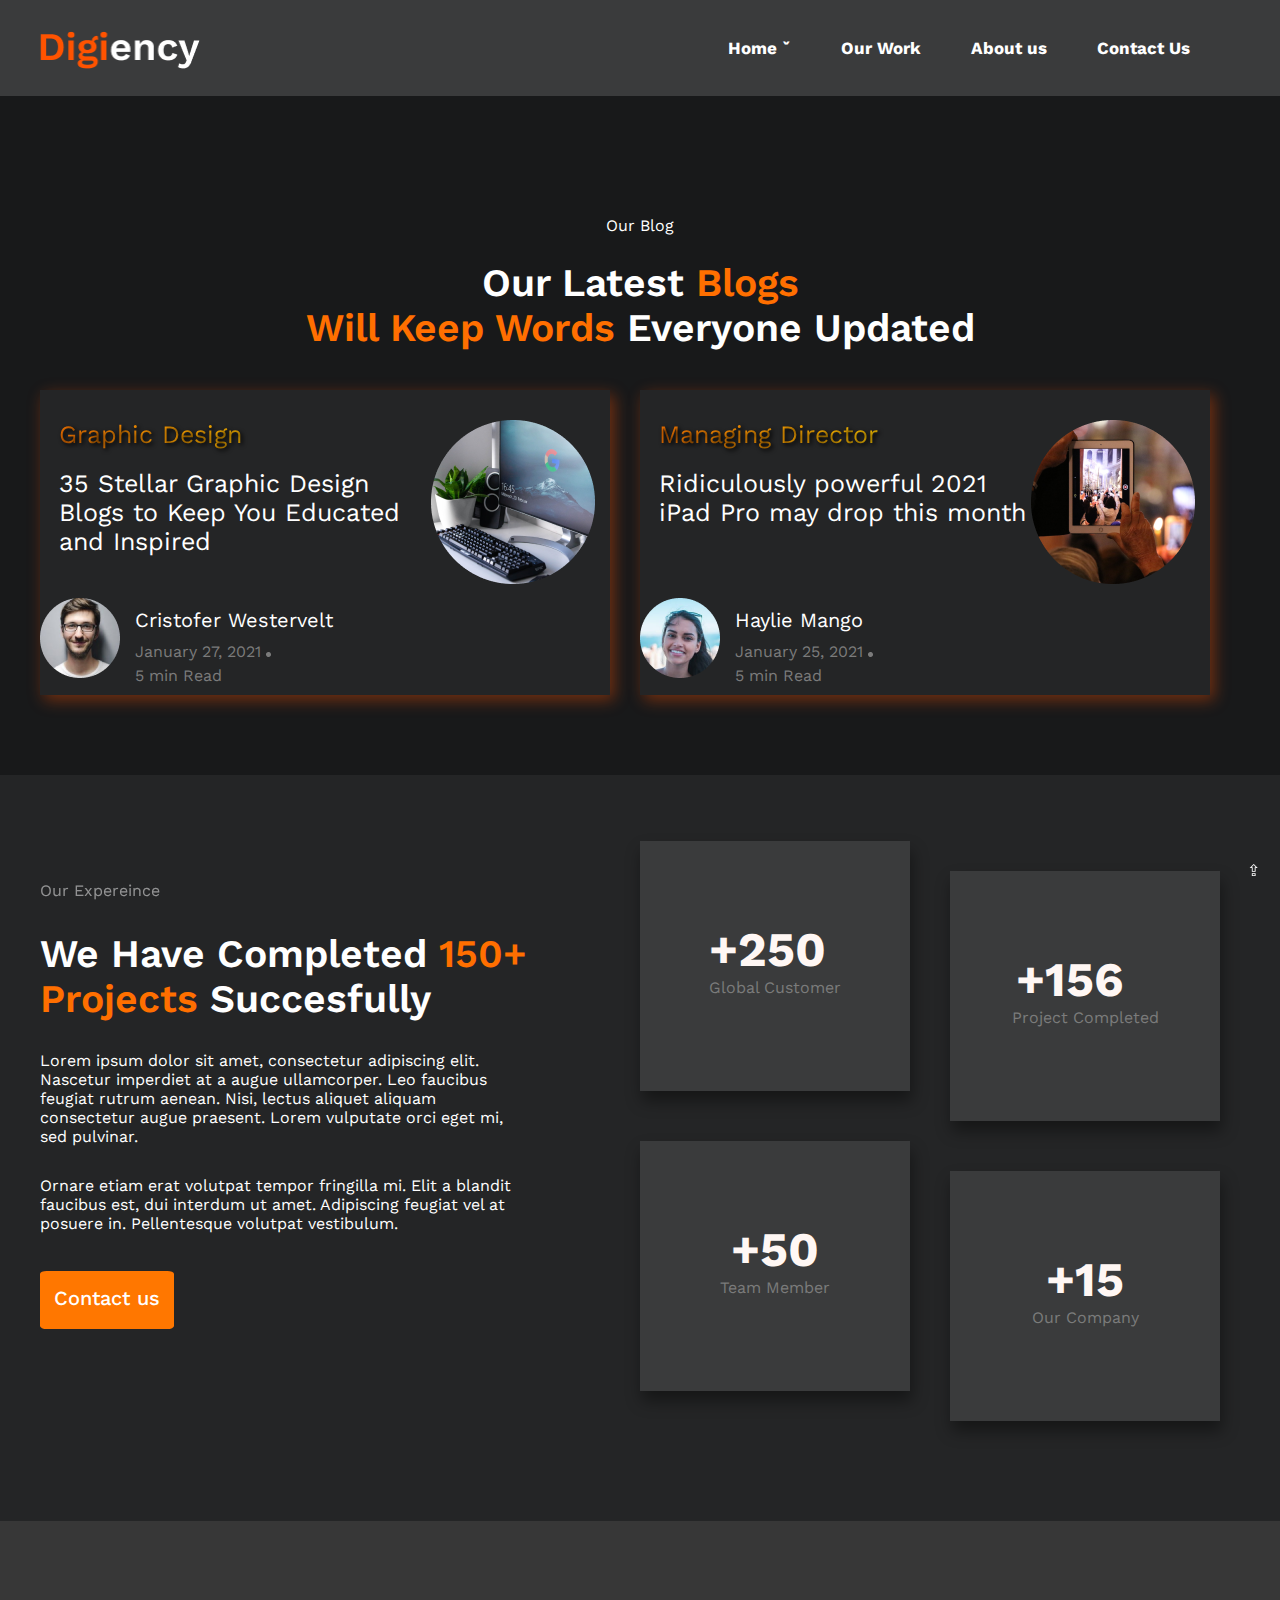
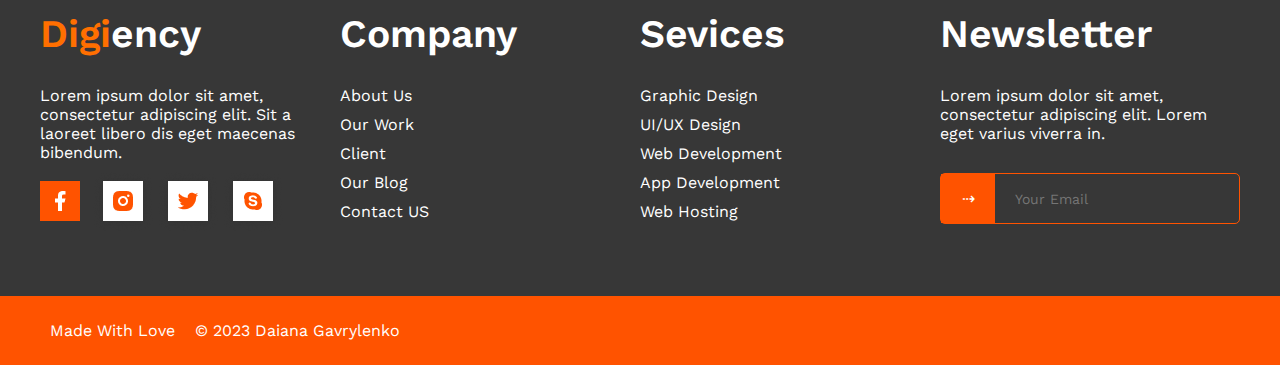
==== commit bb71f5a7: "Added phone adaptive for the first page" ====
--- a/index.html
+++ b/index.html
@@ -5,8 +5,7 @@
     <meta charset="UTF-8">
     <meta http-equiv="X-UA-Compatible" content="IE=edge">
     <meta name="viewport" content="width=device-width, initial-scale=1.0">
-    <meta name="description"
-        content="Site about our company Digiency - create Designed & Development Projects">
+    <meta name="description" content="Site about our company Digiency - create Designed & Development Projects">
     <meta name="keywords" content="Design, Digiency, Company, TeamDigiency, Wrapper, BeautifulSites">
     <meta name="author" content="Daiana Gavrylenko">
     <link rel="stylesheet" href="style.css">
@@ -59,10 +58,13 @@
                         </ul>
                     </nav>
                 </div>
+                <div class="burger">
+                    <span></span>
+                </div>
             </div>
         </div>
     </header>
-    
+
     <main>
         <section class="blog">
             <div class="container">
@@ -80,61 +82,63 @@
                     <div class="blog-back">
                         <div class="blog-background">
                             <div class="blog-info">
-                                <div class="blog-sub-txt">
-                                    <p>Graphic Design</p>
-                                </div>
-                                <p>35 Stellar Graphic
-                                    Design Blogs to Keep You
-                                    Educated and Inspired</p>
-
-                                <div class="blog-description">
-                                    <div class="blog-avatar">
-                                        <img src="./images/blog/Profile.png" alt="">
-                                    </div>
-                                    <div class="blog-post">
-                                        <p>Cristofer Westervelt</p>
-                                        <div class="blog-post-date">
-                                            <p>January 27, 2021</p>
-                                            <div class="blog-post-img">
-                                                <img src="./images/blog/Ellipse.png" alt="">
-                                            </div>
-                                            <p>5 min Read</p>
+                                <div class="blog-block-text">
+                                    <div class="blog-sub-txt">
+                                        <p>Graphic Design</p>
+                                    </div>
+                                    <p>35 Stellar Graphic
+                                        Design Blogs to Keep You
+                                        Educated and Inspired</p>
+                                </div>
+                                <div class="blog-icon">
+                                    <img src="./images/blog/Image-2.png" alt="">
+                                </div>
+                            </div>
+                            <div class="blog-description">
+                                <div class="blog-avatar">
+                                    <img src="./images/blog/Profile.png" alt="">
+                                </div>
+                                <div class="blog-post">
+                                    <p>Cristofer Westervelt</p>
+                                    <div class="blog-post-date">
+                                        <p>January 27, 2021</p>
+                                        <div class="blog-post-img">
+                                            <img src="./images/blog/Ellipse.png" alt="">
                                         </div>
-                                    </div>
-                                </div>
-                            </div>
-                            <div class="blog-icon">
-                                <img src="./images/blog/Image-2.png" alt="">
+                                        <p>5 min Read</p>
+                                    </div>
+                                </div>
                             </div>
                         </div>
 
                         <div class="blog-background">
                             <div class="blog-info">
-                                <div class="blog-sub-txt">
-                                    <p>Managing Director</p>
-                                </div>
-                                <p>Ridiculously powerful
-                                    2021 iPad Pro may drop this
-                                    month</p>
-
-                                <div class="blog-description">
-                                    <div class="blog-avatar">
-                                        <img src="./images/blog/Profile-2.png" alt="">
-                                    </div>
-                                    <div class="blog-post">
-                                        <p>Haylie Mango</p>
-                                        <div class="blog-post-date">
-                                            <p>January 25, 2021</p>
-                                            <div class="blog-post-img">
-                                                <img src="./images/blog/Ellipse.png" alt="">
-                                            </div>
-                                            <p>5 min Read</p>
+                                <div class="blog-block-text">
+                                    <div class="blog-sub-txt">
+                                        <p>Managing Director</p>
+                                    </div>
+                                    <p>Ridiculously powerful
+                                        2021 iPad Pro may drop this
+                                        month</p>
+                                </div>
+                                <div class="blog-icon">
+                                    <img src="./images/blog/Image-3.png" alt="">
+                                </div>
+                            </div>
+                            <div class="blog-description">
+                                <div class="blog-avatar">
+                                    <img src="./images/blog/Profile-2.png" alt="">
+                                </div>
+                                <div class="blog-post">
+                                    <p>Haylie Mango</p>
+                                    <div class="blog-post-date">
+                                        <p>January 25, 2021</p>
+                                        <div class="blog-post-img">
+                                            <img src="./images/blog/Ellipse.png" alt="">
                                         </div>
-                                    </div>
-                                </div>
-                            </div>
-                            <div class="blog-icon">
-                                <img src="./images/blog/Image-3.png" alt="">
+                                        <p>5 min Read</p>
+                                    </div>
+                                </div>
                             </div>
                         </div>
                     </div>
@@ -240,7 +244,6 @@
                     <div class="brief">
                         <h2>Newsletter</h2>
                         <p>Lorem ipsum dolor sit amet, consectetur adipiscing elit. Lorem eget varius viverra in.</p>
-
                         <div class="footer-form">
                             <form action="#">
                                 <input class="subscribe-input" type="email" required placeholder="Your Email"
@@ -268,6 +271,7 @@
         </div>
     </footer>
 
+    <script src="script.js"></script>
 </body>
 
 </html>--- a/style.css
+++ b/style.css
@@ -15,6 +15,11 @@
     font-family: 'Work Sans', sans-serif;
 }
 
+span {
+    color: #ff6f00;
+}
+
+
 /* ! */
 
 header {
@@ -24,6 +29,7 @@
 .container {
     margin: 0 auto;
     max-width: 1200px;
+    padding: 0 10px;
 }
 
 .header-inner {
@@ -31,10 +37,6 @@
     grid-template-columns: repeat(2, 1fr);
     grid-template-rows: 1fr;
     align-items: center;
-}
-
-.header-logo {
-    grid-column: 1;
 }
 
 .header-nav {
@@ -78,19 +80,22 @@
     font-weight: 700;
     font-size: 17px;
     margin-right: 50px;
-
     transition: color 0.3s linear;
 }
 
+/*  */
+
+.burger {
+    display: none;
+}
+
 /* ! */
 
 .button-top {
     color: #fff;
-    margin-right: 20px;
-}
-
-span {
-    color: #ff6f00;
+    position: fixed;
+    bottom: 20px;
+    right: 20px;
 }
 
 /* ! */
@@ -135,51 +140,45 @@
 
 .blog-background {
     background-color: #242526;
-    width: 570px;
+    max-width: 570px;
     margin-bottom: 50px;
-    height: 294px;
-
+    box-shadow: 4px 5px 15px rgba(255, 83, 0, 0.4);
+}
+
+.blog-back {
     display: grid;
     grid-template-columns: repeat(2, 1fr);
 }
 
-.blog-back {
-    display: grid;
-    grid-template-columns: repeat(2, 1fr);
-}
-
 .blog-info {
-    color: #fff;
-    font-size: 25px;
-
+    display: flex;
+    justify-content: space-between;
+    color: #fff;
     margin-top: 30px;
     margin-left: 19px;
-
-    grid-area: 1 / 1 / 2 / 3;
+}
+
+.blog-block-text p {
+    font-size: 25px;
 }
 
 .blog-sub-txt {
     font-size: 16px;
-
     margin-bottom: 20px;
 
     background: -webkit-linear-gradient(left, rgb(253, 119, 1), rgb(255, 251, 0));
-
     -webkit-background-clip: text;
     -webkit-text-fill-color: transparent;
     text-shadow: 2px 2px 4px #000000;
 }
 
 .blog-icon {
-    padding: 15px;
-    box-shadow: 4px 5px 15px rgba(255, 83, 0, 0.4);
-
-    grid-area: 1 / 3 / 2 / 4;
+    padding-right: 15px;
 }
 
 .blog-description {
     display: flex;
-    margin-top: 30px;
+    margin-top: 10px;
 }
 
 .blog-post {
@@ -187,6 +186,7 @@
     font-size: 20px;
     margin-left: 15px;
     margin-top: 10px;
+    margin-bottom: 10px;
 }
 
 .blog-post-date {
@@ -216,11 +216,6 @@
     justify-content: space-between;
 }
 
-.succesfully-projects-texts {
-    justify-content: space-between;
-    margin-left: 60px;
-}
-
 .succesfully-projects-subtitle {
     position: relative;
     opacity: 0.5;
@@ -237,7 +232,7 @@
     color: #fff;
     font-weight: 600;
     font-size: 39px;
-    width: 487px;
+    max-width: 487px;
     margin-bottom: 30px;
 }
 
@@ -322,6 +317,132 @@
 
 /* ! */
 
+@media (max-width: 1200px) {
+    .container {
+        max-width: 800px;
+    }
+
+    .blog-back {
+        grid-template-columns: 1fr;
+        grid-template-rows: repeat(2, 1fr);
+        justify-items: center;
+    }
+
+    .succesfully-projects-inner {
+        display: flex;
+        flex-direction: column;
+        align-items: center;
+    }
+
+    .succesfully-projects-second-block {
+        margin-top: 0;
+    }
+}
+
+@media (max-width: 640px) {
+    .container {
+        max-width: 500px;
+    }
+
+    .succesfully-projects-tables {
+        grid-template-columns: 1fr;
+        grid-template-rows: repeat(2, 1fr);
+    }
+}
+
+@media (max-width: 550px) {
+    .header-list li ul.dropdown {
+        position: relative;
+    }
+
+    .blog-block-text p {
+        font-size: 20px;
+    }
+
+    .blog-icon img {
+        height: 120px;
+    }
+
+    .burger {
+        display: flex;
+        position: relative;
+        z-index: 50;
+        align-items: center;
+        justify-content: flex-end;
+        justify-self: flex-end;
+        width: 30px;
+        height: 18px;
+    }
+
+    .burger span {
+        font-size: 30px;
+        transform: scale(1);
+        background-color: #fff;
+        height: 2px;
+        width: 30px;
+    }
+
+    .burger::before,
+    .burger::after {
+        content: '';
+        position: absolute;
+        background-color: #fff;
+        height: 2px;
+        width: 30px;
+        transition: all 0.3s ease 0s;
+    }
+
+    .burger::before {
+        top: 0;
+    }
+
+    .burger::after {
+        bottom: 0;
+    }
+
+    .burger.active span {
+        transform: scale(0);
+    }
+
+    .burger.active::before {
+        top: 50%;
+        transform: rotate(-45deg) translate(0, -50%);
+    }
+
+    .burger.active::after {
+        bottom: 50%;
+        transform: rotate(45deg) translate(0, 50%);
+    }
+
+    .header-nav {
+        display: none;
+        flex-direction: column;
+        position: fixed;
+        top: 0;
+        bottom: 0;
+        left: 0;
+        right: 0;
+        z-index: 50;
+        padding: 50px 40px;
+        background-color: black;
+    }
+
+    .header-list {
+        flex-direction: column;
+        row-gap: 30px;
+    }
+
+    .open {
+        display: flex !important;
+    }
+
+    .blog {
+        padding-top: 50px;
+    }
+}
+
+/* ! */
+
 .making-ideas {
     background-color: #18191A;
     padding-top: 186px;
@@ -475,9 +596,18 @@
 }
 
 .worker-sq {
-    display: flex;
-    flex-direction: column;
+    display: inline-block;
+    overflow: hidden;
     box-shadow: 1px 6px 16px rgba(0, 0, 0, 0.851);
+}
+
+.worker-sq img {
+    transition: 1s;
+    display: block;
+}
+
+.worker-sq img:hover {
+    transform: scale(1.2);
 }
 
 .worker-name {
@@ -816,7 +946,7 @@
 .brief--footer {
     display: grid;
     grid-template-columns: repeat(auto-fit, minmax(250px, 1fr));
-    justify-items: center;
+    justify-items: stretch;
 }
 
 .facebook-icon {
@@ -837,14 +967,11 @@
 
     display: grid;
     grid-template-columns: 2fr 1fr;
-    grid-template-rows: 1fr;
-    grid-column-gap: 0px;
-    grid-row-gap: 0px;
 }
 
 .footer-form>form {
     display: grid;
-    grid-template-columns: repeat(2, 1fr);
+    grid-template-columns: 2fr 1fr;
 }
 
 .subscribe-input {
@@ -853,8 +980,6 @@
     font-size: 14px;
     background-color: #373737;
     color: #ffffff;
-
-    grid-area: 1 / 2 / 1 / 2;
 }
 
 .subscribe-input:focus {
@@ -864,9 +989,10 @@
 .subscribe-button {
     background: #FF5300;
     color: #FFFFFF;
-    padding: 15px 22.5px;
+    padding: 15px 20.5px;
     cursor: pointer;
-    /* grid-area: 1 / 1 / 1 / 1;  */
+
+    grid-area: 1 / 2 / 1 / 1;
 }
 
 /* ! */
@@ -893,4 +1019,4 @@
 .video {
     margin-top: 60px;
     margin-left: 200px;
-}+}
